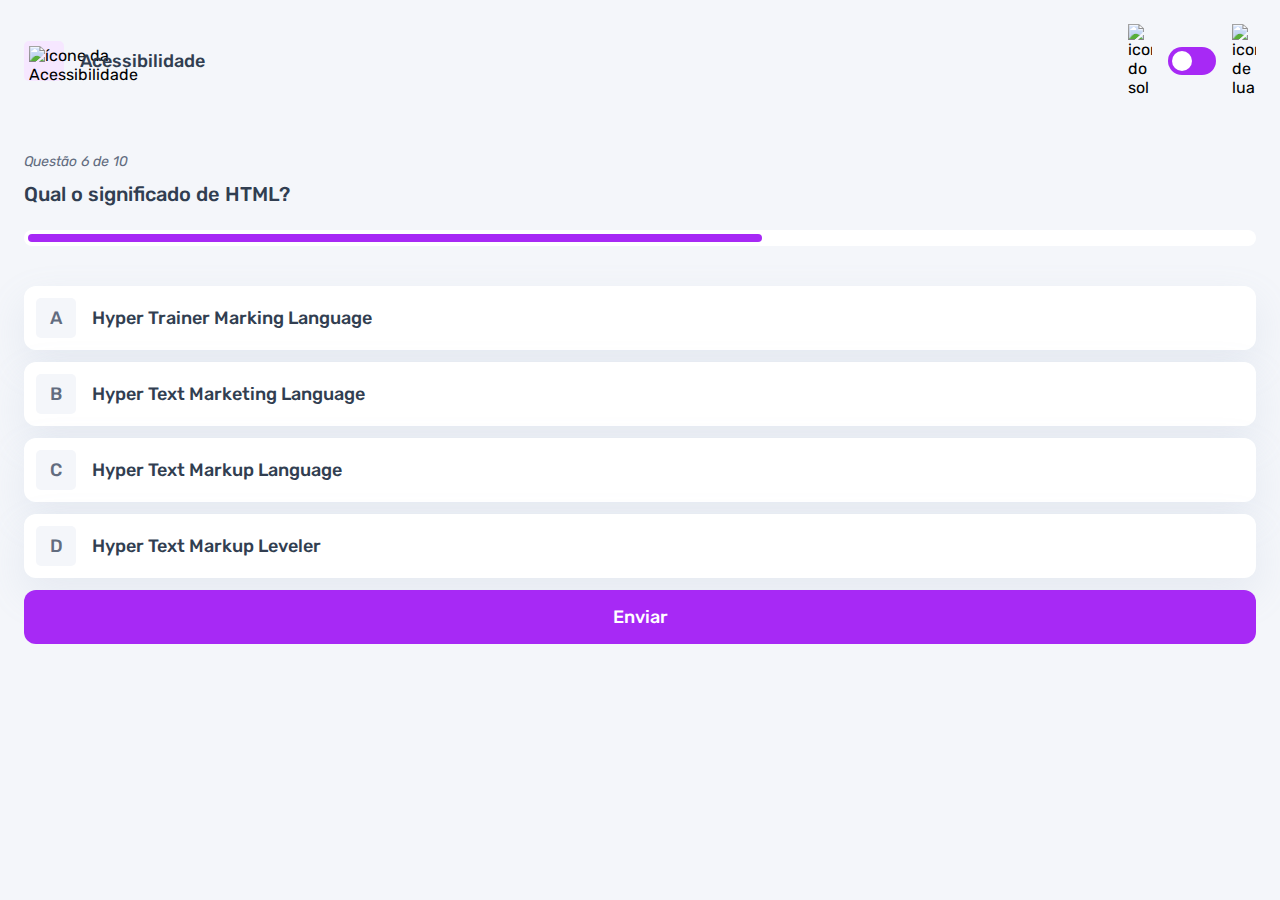
==== pages/quiz/quiz.html @ f497b261 "adicionado o efeito de seleção nas alternativas" ====
<!DOCTYPE html>
<html lang="en">
<head>
    <meta charset="UTF-8">
    <meta name="viewport" content="width=device-width, initial-scale=1.0">
    <link rel="preconnect" href="https://fonts.googleapis.com">
    <link rel="preconnect" href="https://fonts.gstatic.com" crossorigin>
    <link href="https://fonts.googleapis.com/css2?family=Rubik:ital,wght@0,300..900;1,300..900&display=swap" rel="stylesheet">
    <link rel="stylesheet" href="quiz.css">
    <title>Quiz App</title>
</head>
<body>
    <header>
        <div class="assunto">
            <div class="assunto_icone">
                <img src="../../assets/images/icon-accessibility.svg" alt="ícone da Acessibilidade">
            </div>
            <h1>Acessibilidade</h1>
        </div>

        <div class="tema">
            <img src="../../assets/images/icon-sun-dark.svg" alt="icone do sol">
            <button>
                <div></div>
            </button>
            <img src="../../assets/images/icon-moon-dark.svg" alt="icone de lua">
        </div>
    </header>

    <main>
        <section class="pergunta">
            <p>Questão 6 de 10</p>

            <h2>Qual o significado de HTML?</h2> 

            <div class="barra_progresso">
                <div></div>
            </div>
        </section>

        <section class="alternativas">
            <form action="">
                <label for="alternativa_a">
                    <input type="radio" id="alternativa_a" name="alternativa">

                    <div>
                        <span>A</span>
                        Hyper Trainer Marking Language
                    </div>
                </label>

                <label for="alternativa_b">
                    <input type="radio" id="alternativa_b" name="alternativa">

                    <div>
                        <span>B</span>
                        Hyper Text Marketing Language
                    </div>
                </label>

                <label for="alternativa_c">
                    <input type="radio" id="alternativa_c" name="alternativa">

                    <div>
                        <span>C</span>
                        Hyper Text Markup Language
                    </div>
                </label>

                <label for="alternativa_d">
                    <input type="radio" id="alternativa_d" name="alternativa">

                    <div>
                        <span>D</span>
                        Hyper Text Markup Leveler
                    </div>
                </label>
            </form>

            <button>Enviar</button>
        </section>
    </main>
</body>
</html>
---- pages/quiz/quiz.css ----
*{
    margin: 0;
    padding: 0;
    box-sizing: border-box;
    font-family: "Rubik", sans-serif;
    -webkit-font-smoothing: antialiased;
}

:root {
    --bg-color: #f4f6fa;
    --purple: #a729f5;
    --primary-tex-color: #313e51;
    --secondary-tex-color: #626c7f;
    --button-bg: #fff;
    --shadow: 0px 16px 40px 0px rgba(143, 160, 193, 0.14);
    --bg-html: #fff1e9;
    --bg-css: #e0fdef;
    --bg-javascript: #ebf0ff;
    --bg-acessibilidade: #f6e7ff;
    --white: #fff;
    --green: #26d782;
    --red: #ee5454;
    --bg-mobile: url(../../assets/images/pattern-background-mobile-light.svg);
    --bg-desktop: url(../../assets/images/pattern-background-desktop-light.svg);
}

body.escuro{
    --bg-color: #313e51;
    --bg-mobile: url(../../assets/images/pattern-background-mobile-dark.svg);
    --bg-desktop: url(../../assets/images/pattern-background-desktop-dark.svg);
    --primary-tex-color: #fff;
    --secondary-tex-color: #abc1e1;
    --button-bg: #3b4d66;
    --shadow: 0px 16px 40px 0px rgba(49, 62, 81, 0.14);
}

body {
    height: 100svh;
    background: var(--bg-mobile) var(--bg-color);
    background-repeat: no-repeat;
    background-size: cover;
}

header {
    display: flex;
    justify-content: space-between;
    padding: 16px 24px;
}

.assunto{
    display: flex;
    align-items: center;
    gap: 16px;
}

.assunto_icone {
    background: var(--bg-acessibilidade);
    width: 40px;
    height: 40px;
    padding: 5px;
    border-radius: 5px;
}

.assunto_icone img {
    width: 100%;
}

.assunto h1 {
    font-size: 18px;
    font-weight: 500;
    color: var(--primary-tex-color);
}

.tema {
    padding: 8px 0;
    display: flex;
    align-items: center;
    gap: 8px;
}

.tema img{
    width: 16px;
}

.tema button {
    height: 20px;
    width: 32px;
    background: var(--purple);
    border: 0;
    border-radius: 999px;
    padding: 4px;
}

.tema button div{
    background: var(--white);
    width: 12px;
    height: 12px;
    border-radius: 999px;
}

main {
    padding: 32px 24px;
}

.pergunta {
    margin-bottom: 40px;
}

.pergunta p {
    font-style: italic;
    font-size: 14px;
    color: var(--secondary-tex-color);
    margin-bottom: 12px;
}

.pergunta h2 {
    font-size: 20px;
    font-weight: 500;
    color: var(--primary-tex-color);
    line-height: 24px;
    margin-bottom: 24px;
}

.barra_progresso {
    background: var(--button-bg);
    height: 16px;
    padding: 4px;
    border-radius: 999px;
}

.barra_progresso div {
    height: 100%;
    width: 60%;
    background: var(--purple);
    border-radius: 999px;
}

.alternativas form {
    display: flex;
    flex-direction: column;
    gap: 12px;
    margin-bottom: 12px;
}

.alternativas label {
    display: block;
    background: var(--button-bg);
    padding: 12px;
    font-size: 18px;
    font-weight: 500;
    border-radius: 12px;
    box-shadow: var(--shadow);
    color: var(--primary-tex-color);
}

.alternativas label:has(input:checked){
    outline: 3px solid var(--purple);

    & span {
        background: var(--purple);
        color: var(--white);
    }
}

.alternativas input {
    display: none;
}

.alternativas div {
    display: flex;
    align-items: center;
    gap: 16px;
}

.alternativas div span{
    display: block;
    width: 40px;
    height: 40px;
    background: var(--bg-color);
    border-radius: 5px;
    color: var(--secondary-tex-color);

    display: flex;
    align-items: center;
    justify-content: center;
    flex-shrink: 0;
}

.alternativas button {
    padding: 16px;
    border-radius: 12px;
    border: none;
    background: var(--purple);
    color: var(--white);
    width: 100%;

    font-size: 18px;
    font-weight: 500;
}


@media(min-width: 1100px){
    .tema {
        gap: 16px;
    }

    .tema img {
        width: 24px;
    }

    .tema button{
        width: 48px;
        height: 28px;
    }

    .tema button div {
        width: 20px;
        height: 20px;
    }

}
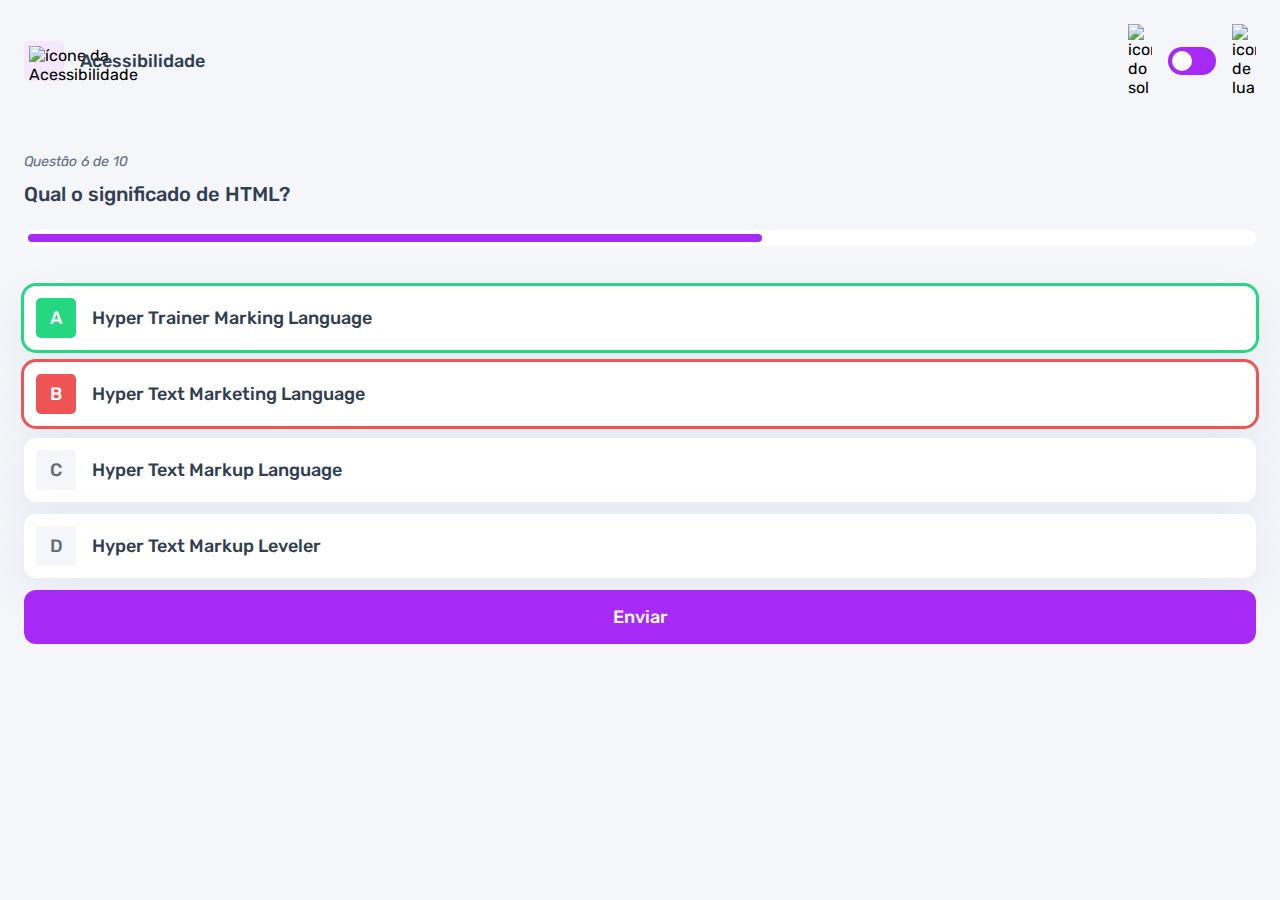
==== commit 23ddd6c0: "adicionado o efeito para alternativas corretas e erradas" ====
--- a/pages/quiz/quiz.html
+++ b/pages/quiz/quiz.html
@@ -40,7 +40,7 @@
 
         <section class="alternativas">
             <form action="">
-                <label for="alternativa_a">
+                <label for="alternativa_a" id="correta">
                     <input type="radio" id="alternativa_a" name="alternativa">
 
                     <div>
@@ -49,7 +49,7 @@
                     </div>
                 </label>
 
-                <label for="alternativa_b">
+                <label for="alternativa_b" id="errada">
                     <input type="radio" id="alternativa_b" name="alternativa">
 
                     <div>
--- a/pages/quiz/quiz.css
+++ b/pages/quiz/quiz.css
@@ -162,6 +162,24 @@
     }
 }
 
+.alternativas label#correta {
+    outline: 3px solid var(--green);
+
+    & span {
+        background: var(--green);
+        color: var(--white);
+    }
+}
+
+.alternativas label#errada {
+    outline: 3px solid var(--red);
+
+    & span {
+        background: var(--red);
+        color: var(--white);
+    }
+}
+
 .alternativas input {
     display: none;
 }
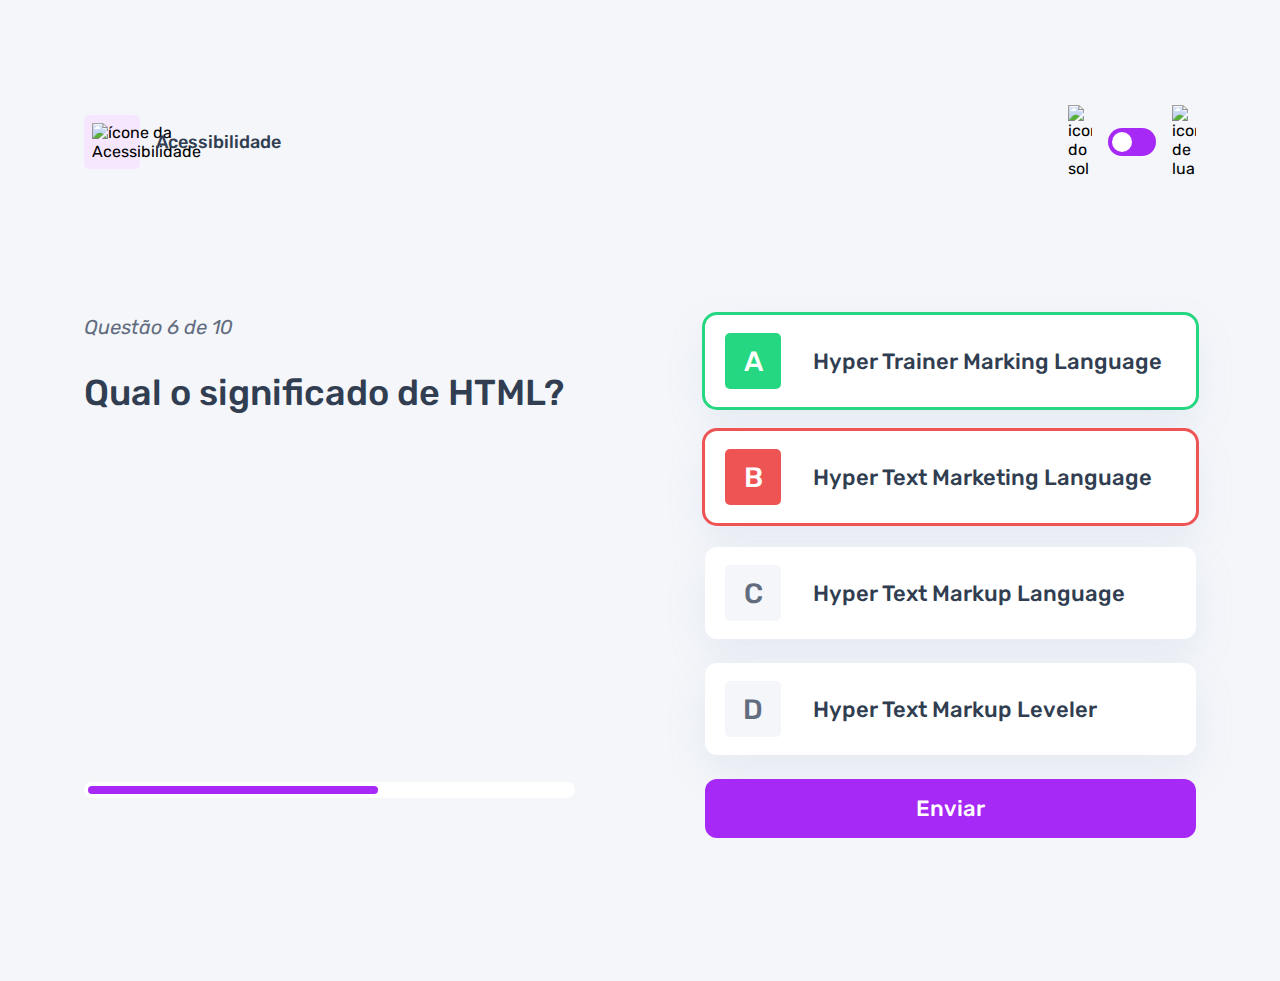
==== commit 78aded34: "adicionada a responsividade para o desktop" ====
--- a/pages/quiz/quiz.html
+++ b/pages/quiz/quiz.html
@@ -29,10 +29,11 @@
 
     <main>
         <section class="pergunta">
-            <p>Questão 6 de 10</p>
+            <div>
+                <p>Questão 6 de 10</p>
 
-            <h2>Qual o significado de HTML?</h2> 
-
+                <h2>Qual o significado de HTML?</h2> 
+            </div>
             <div class="barra_progresso">
                 <div></div>
             </div>
--- a/pages/quiz/quiz.css
+++ b/pages/quiz/quiz.css
@@ -47,7 +47,7 @@
     padding: 16px 24px;
 }
 
-.assunto{
+.assunto {
     display: flex;
     align-items: center;
     gap: 16px;
@@ -218,6 +218,18 @@
 
 
 @media(min-width: 1100px){
+    header{
+        margin-block: 81px;
+        max-width: 1160px;
+       margin-inline: auto;
+    }
+
+    .assunto_icone {
+        width: 56px;
+        height: 54px;
+        padding: 8px;
+    }
+
     .tema {
         gap: 16px;
     }
@@ -236,4 +248,56 @@
         height: 20px;
     }
 
+    main {
+        max-width: 1160px;
+        margin-inline: auto;
+
+        display: flex;
+        gap: 130px;
+    }
+
+    section {
+        width: 100%;
+    }
+
+    .pergunta {
+        display: flex;
+        flex-direction: column;
+        justify-content: space-between;
+    }
+
+    .pergunta p {
+        font-size: 20px;
+        height: 30px;
+        margin-bottom: 27px;
+    }
+
+    .pergunta h2 {
+        font-size: 36px;
+        line-height: 42px;
+    }
+
+    .alternativas form {
+        gap: 24px;
+        margin-bottom: 24px;
+    }
+
+    .alternativas label {
+        font-size: 22px;
+        padding: 18px 20px;
+    }
+
+    .alternativas div {
+        gap: 32px;
+    }
+
+    .alternativas div span {
+        width: 56px;
+        height: 56px;
+        font-size: 28px;
+    }
+
+    .alternativas button {
+        font-size: 22px;
+    }
 }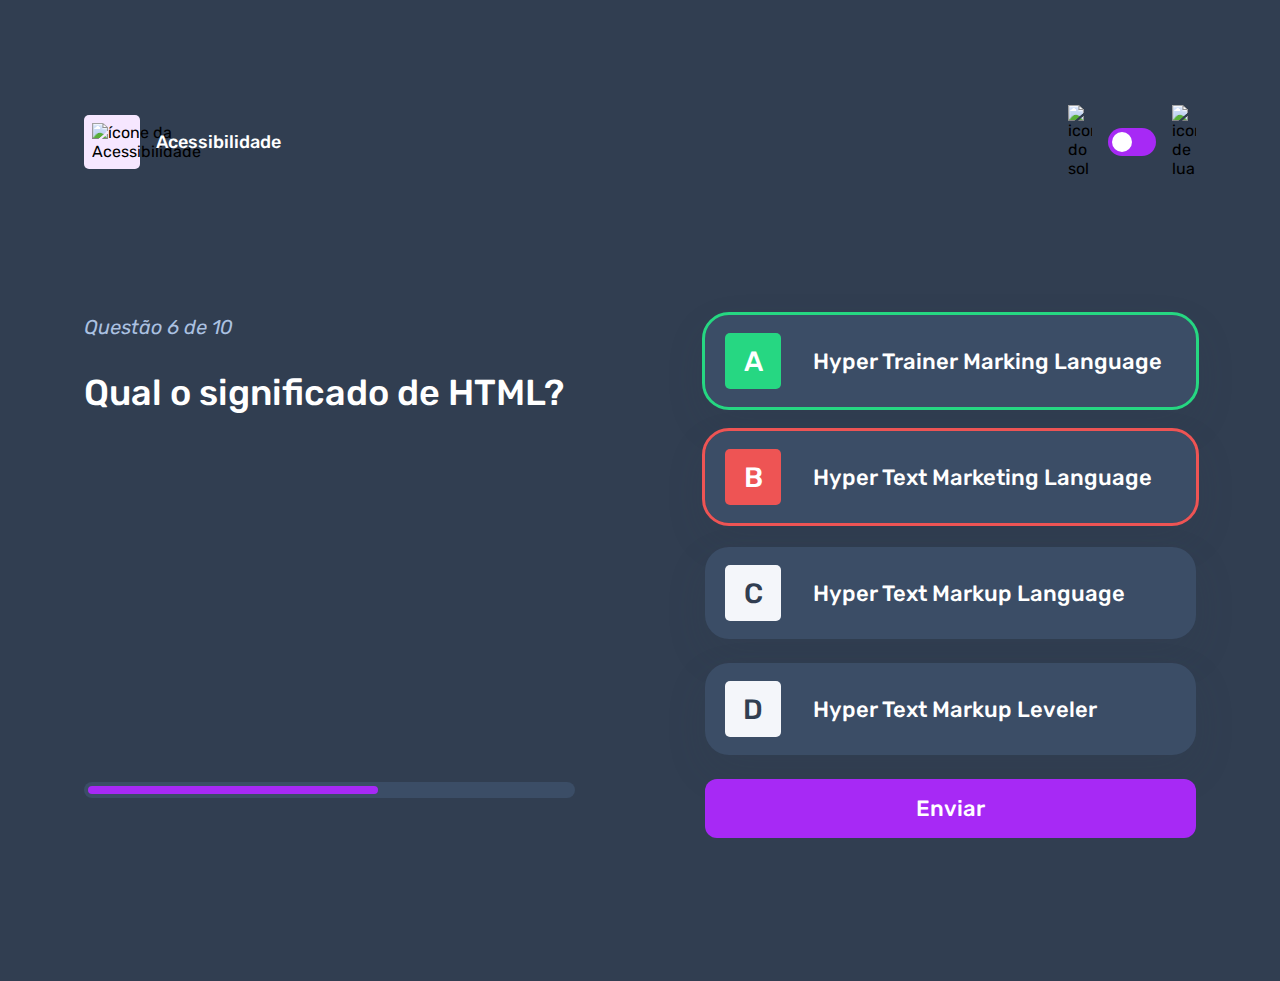
==== commit 07127ca9: "ajuste das cores do tema dark" ====
--- a/pages/quiz/quiz.html
+++ b/pages/quiz/quiz.html
@@ -9,7 +9,7 @@
     <link rel="stylesheet" href="quiz.css">
     <title>Quiz App</title>
 </head>
-<body>
+<body class="escuro">
     <header>
         <div class="assunto">
             <div class="assunto_icone">
--- a/pages/quiz/quiz.css
+++ b/pages/quiz/quiz.css
@@ -8,7 +8,10 @@
 
 :root {
     --bg-color: #f4f6fa;
+    --bg-span: #f4f6fa;
+    --color-span: #626c7f;
     --purple: #a729f5;
+    --purple-hover: rgba(167, 41, 245, 0.7);
     --primary-tex-color: #313e51;
     --secondary-tex-color: #626c7f;
     --button-bg: #fff;
@@ -26,6 +29,7 @@
 
 body.escuro{
     --bg-color: #313e51;
+    --color-span: #313e51;
     --bg-mobile: url(../../assets/images/pattern-background-mobile-dark.svg);
     --bg-desktop: url(../../assets/images/pattern-background-desktop-dark.svg);
     --primary-tex-color: #fff;
@@ -151,6 +155,14 @@
     border-radius: 12px;
     box-shadow: var(--shadow);
     color: var(--primary-tex-color);
+    cursor: pointer;
+}
+
+.alternativas label:hover {
+    & span {
+        background: var(--bg-acessibilidade);
+        color: var(--purple);
+    }
 }
 
 .alternativas label:has(input:checked){
@@ -194,9 +206,9 @@
     display: block;
     width: 40px;
     height: 40px;
-    background: var(--bg-color);
+    background: var(--bg-span);
     border-radius: 5px;
-    color: var(--secondary-tex-color);
+    color: var(--color-span);
 
     display: flex;
     align-items: center;
@@ -214,6 +226,12 @@
 
     font-size: 18px;
     font-weight: 500;
+    transition: background 0.3s;
+}
+
+.alternativas button:hover {
+    background: var(--purple-hover);
+    cursor: pointer;
 }
 
 
@@ -285,6 +303,7 @@
     .alternativas label {
         font-size: 22px;
         padding: 18px 20px;
+        border-radius: 24px;
     }
 
     .alternativas div {
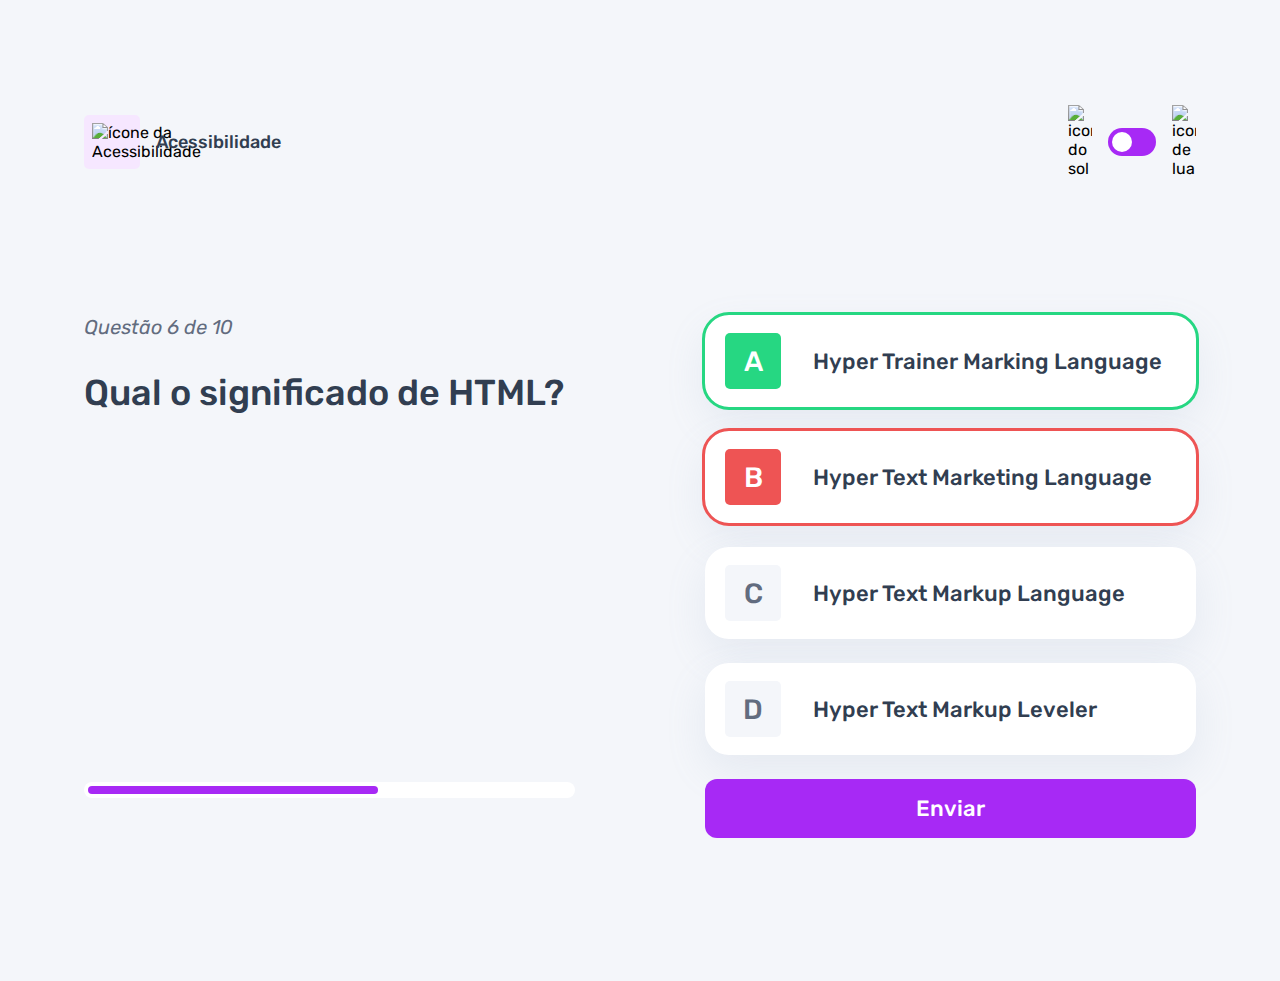
==== commit e01ddadd: "ajuste do fundo para o desktop no quiz-html" ====
--- a/pages/quiz/quiz.html
+++ b/pages/quiz/quiz.html
@@ -9,7 +9,7 @@
     <link rel="stylesheet" href="quiz.css">
     <title>Quiz App</title>
 </head>
-<body class="escuro">
+<body>
     <header>
         <div class="assunto">
             <div class="assunto_icone">
--- a/pages/quiz/quiz.css
+++ b/pages/quiz/quiz.css
@@ -236,6 +236,12 @@
 
 
 @media(min-width: 1100px){
+    body {
+        background: var(--bg-desktop) var(--bg-color);
+        background-size: cover;
+        background-repeat: no-repeat;
+    }
+
     header{
         margin-block: 81px;
         max-width: 1160px;
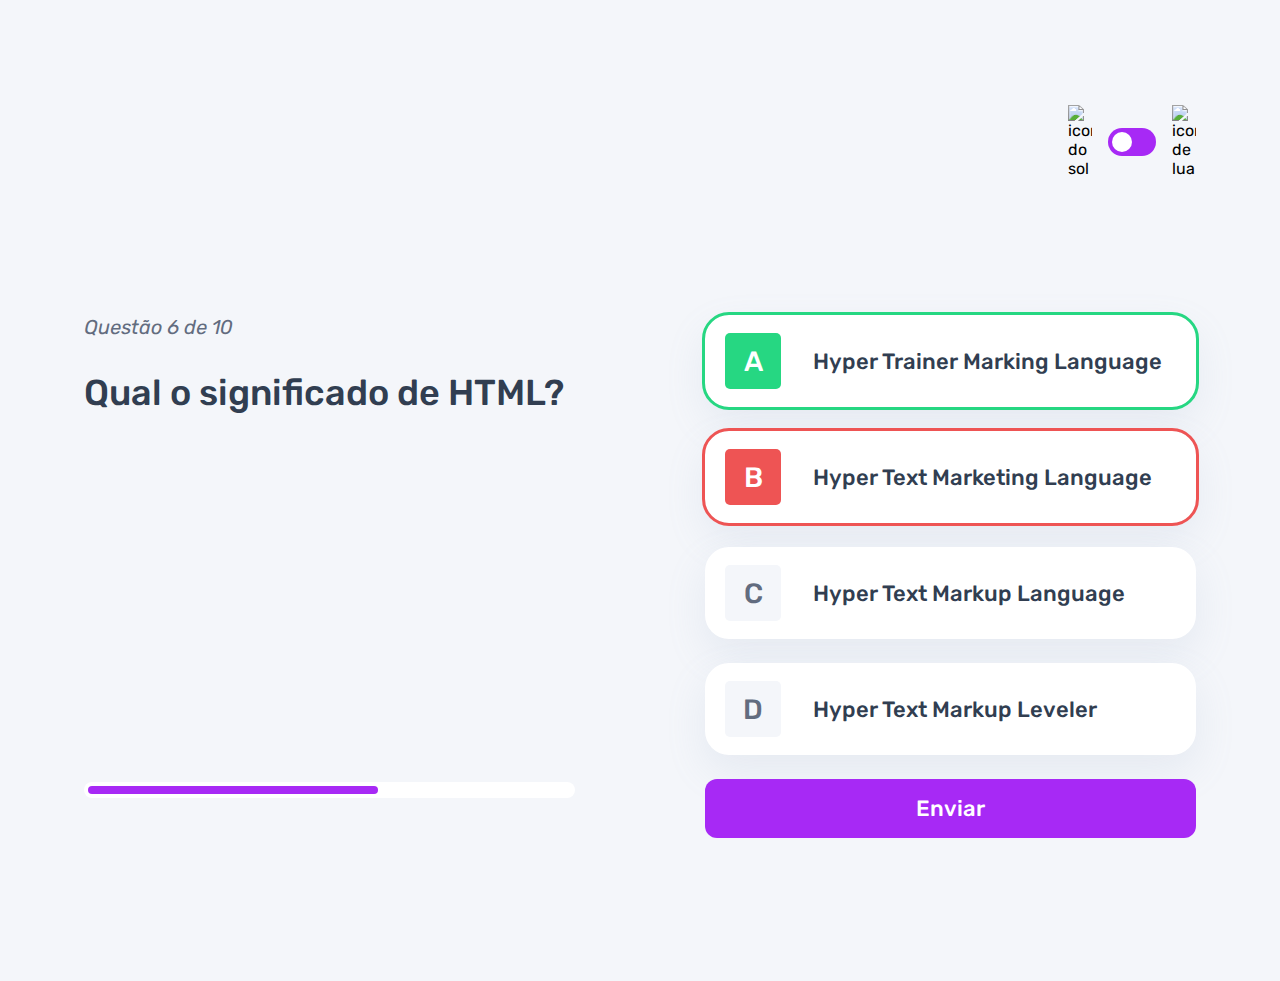
==== commit 83984d02: "alteração dinamica do assunto da página" ====
--- a/pages/quiz/quiz.html
+++ b/pages/quiz/quiz.html
@@ -7,15 +7,16 @@
     <link rel="preconnect" href="https://fonts.gstatic.com" crossorigin>
     <link href="https://fonts.googleapis.com/css2?family=Rubik:ital,wght@0,300..900;1,300..900&display=swap" rel="stylesheet">
     <link rel="stylesheet" href="quiz.css">
+    <script src="./quiz.js" type="module" defer></script>
     <title>Quiz App</title>
 </head>
 <body>
     <header>
         <div class="assunto">
             <div class="assunto_icone">
-                <img src="../../assets/images/icon-accessibility.svg" alt="ícone da Acessibilidade">
+                <img src="" alt="">
             </div>
-            <h1>Acessibilidade</h1>
+            <h1></h1>
         </div>
 
         <div class="tema">
--- a/pages/quiz/quiz.css
+++ b/pages/quiz/quiz.css
@@ -58,11 +58,26 @@
 }
 
 .assunto_icone {
-    background: var(--bg-acessibilidade);
     width: 40px;
     height: 40px;
     padding: 5px;
     border-radius: 5px;
+}
+
+.assunto_icone.html {
+    background: var(--bg-html);
+}
+
+.assunto_icone.css {
+    background: var(--bg-css);
+}
+
+.assunto_icone.javascript {
+    background: var(--bg-javascript);
+}
+
+.assunto_icone.acessibilidade {
+    background: var(--bg-acessibilidade);
 }
 
 .assunto_icone img {
@@ -93,6 +108,8 @@
     border: 0;
     border-radius: 999px;
     padding: 4px;
+    display: flex;
+    cursor: pointer;
 }
 
 .tema button div{
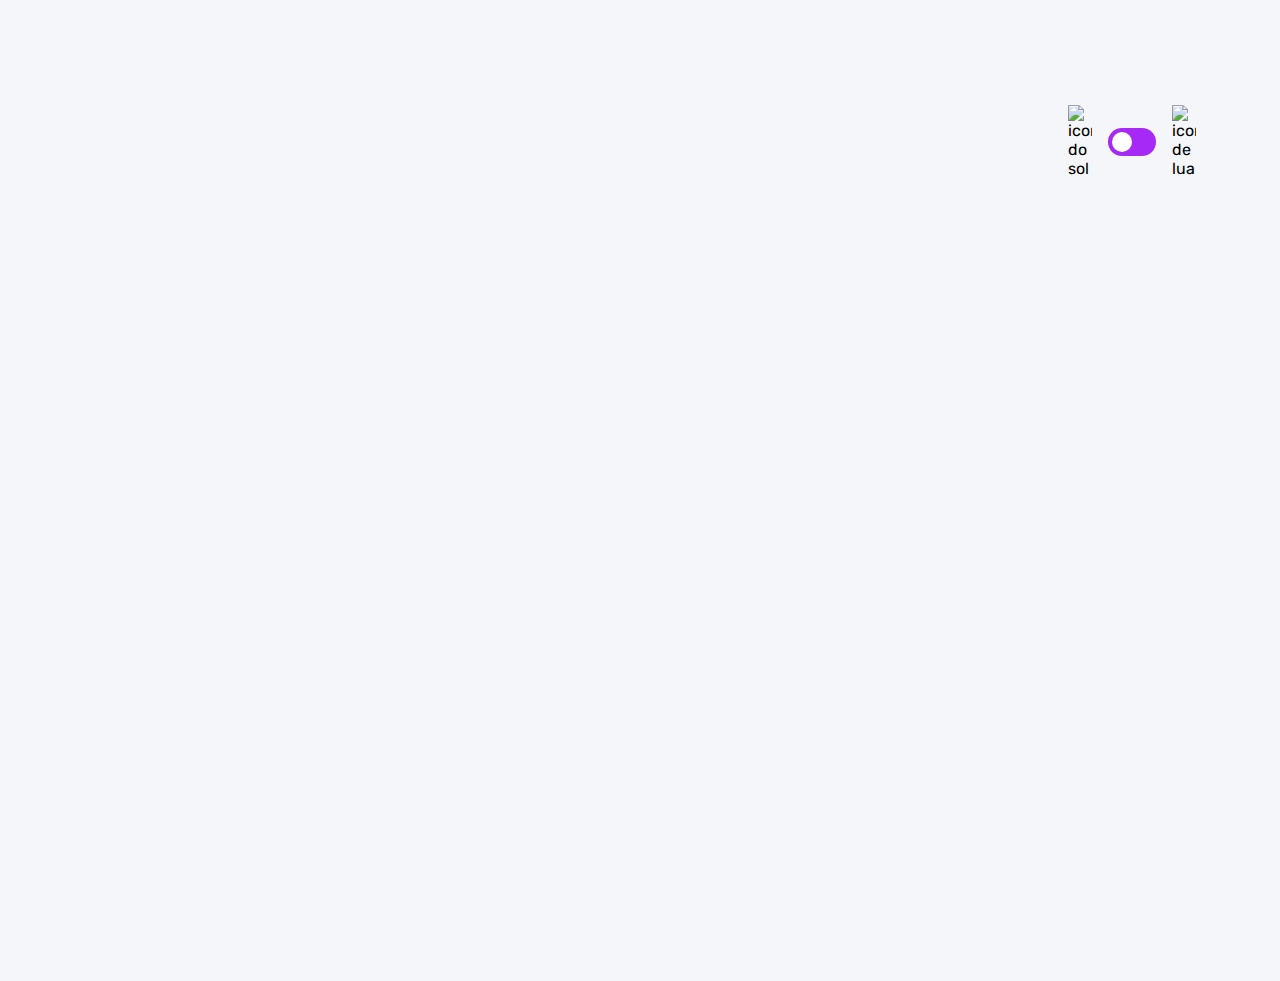
==== commit d768984e: "adicionada as funções de buscar as perguntas e montar as perguntas no html" ====
--- a/pages/quiz/quiz.html
+++ b/pages/quiz/quiz.html
@@ -29,58 +29,6 @@
     </header>
 
     <main>
-        <section class="pergunta">
-            <div>
-                <p>Questão 6 de 10</p>
-
-                <h2>Qual o significado de HTML?</h2> 
-            </div>
-            <div class="barra_progresso">
-                <div></div>
-            </div>
-        </section>
-
-        <section class="alternativas">
-            <form action="">
-                <label for="alternativa_a" id="correta">
-                    <input type="radio" id="alternativa_a" name="alternativa">
-
-                    <div>
-                        <span>A</span>
-                        Hyper Trainer Marking Language
-                    </div>
-                </label>
-
-                <label for="alternativa_b" id="errada">
-                    <input type="radio" id="alternativa_b" name="alternativa">
-
-                    <div>
-                        <span>B</span>
-                        Hyper Text Marketing Language
-                    </div>
-                </label>
-
-                <label for="alternativa_c">
-                    <input type="radio" id="alternativa_c" name="alternativa">
-
-                    <div>
-                        <span>C</span>
-                        Hyper Text Markup Language
-                    </div>
-                </label>
-
-                <label for="alternativa_d">
-                    <input type="radio" id="alternativa_d" name="alternativa">
-
-                    <div>
-                        <span>D</span>
-                        Hyper Text Markup Leveler
-                    </div>
-                </label>
-            </form>
-
-            <button>Enviar</button>
-        </section>
     </main>
 </body>
 </html>--- a/pages/quiz/quiz.css
+++ b/pages/quiz/quiz.css
@@ -151,7 +151,6 @@
 
 .barra_progresso div {
     height: 100%;
-    width: 60%;
     background: var(--purple);
     border-radius: 999px;
 }
